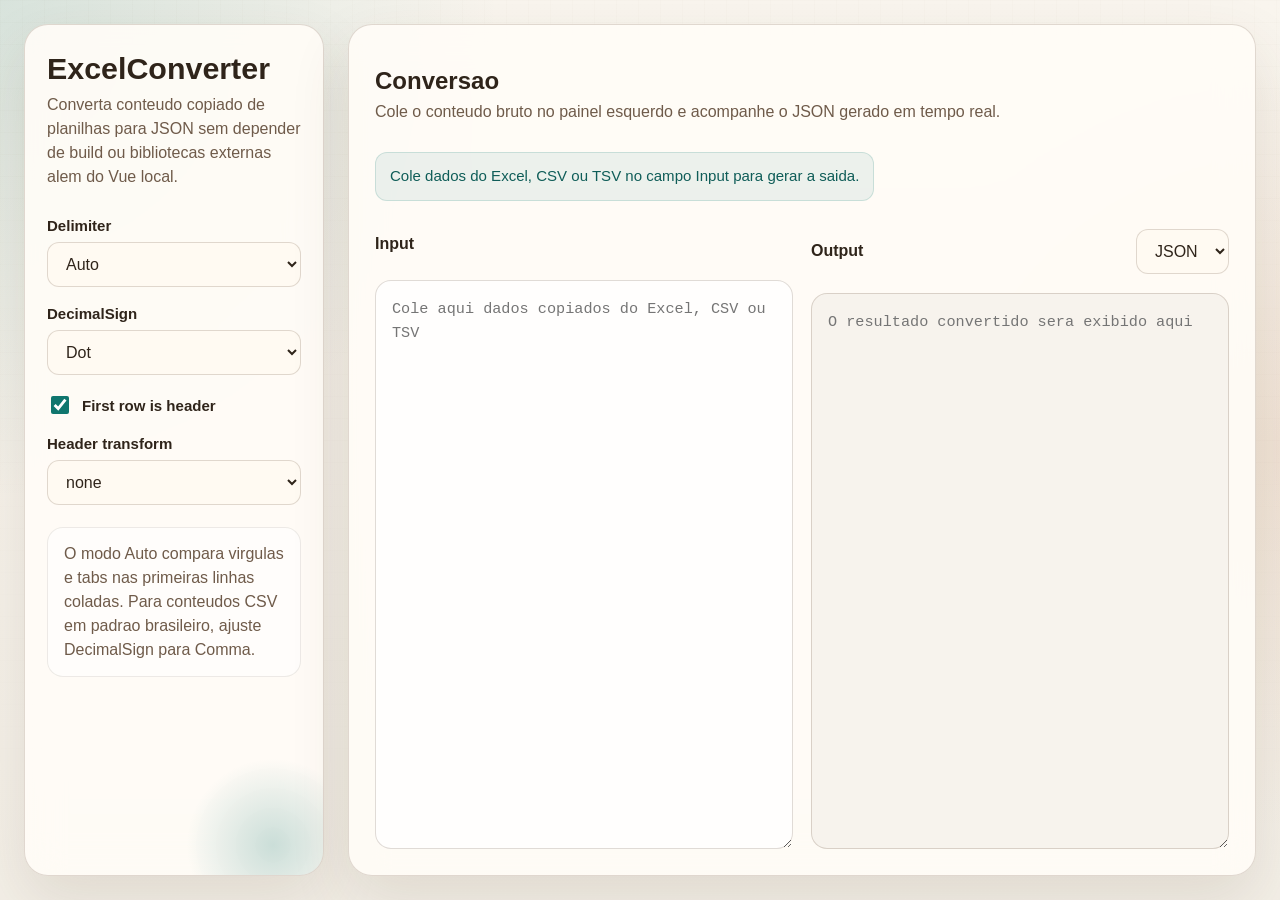
==== index.html @ 5aee16e9 "Tela basica" ====
<!DOCTYPE html>
<html lang="pt-BR">
<head>
    <meta charset="UTF-8">
    <meta name="viewport" content="width=device-width, initial-scale=1.0">
    <title>ExcelConverter</title>
    <style>
        :root {
            --bg: #f3efe7;
            --panel: rgba(255, 252, 247, 0.92);
            --panel-strong: #fffaf2;
            --border: rgba(82, 59, 38, 0.18);
            --border-strong: rgba(82, 59, 38, 0.28);
            --text: #2f241a;
            --muted: #6f5b4a;
            --accent: #0f766e;
            --accent-soft: rgba(15, 118, 110, 0.12);
            --shadow: 0 24px 60px rgba(85, 60, 35, 0.12);
            --radius-lg: 24px;
            --radius-md: 16px;
            --radius-sm: 12px;
            --font-ui: "Segoe UI", "Trebuchet MS", sans-serif;
            --font-mono: "Consolas", "Courier New", monospace;
        }

        * {
            box-sizing: border-box;
        }

        body {
            margin: 0;
            min-height: 100vh;
            font-family: var(--font-ui);
            color: var(--text);
            background:
                radial-gradient(circle at top left, rgba(15, 118, 110, 0.14), transparent 32%),
                radial-gradient(circle at right center, rgba(196, 113, 56, 0.12), transparent 28%),
                linear-gradient(180deg, #f9f5ee 0%, var(--bg) 100%);
        }

        body::before {
            content: "";
            position: fixed;
            inset: 0;
            pointer-events: none;
            background-image: linear-gradient(rgba(82, 59, 38, 0.03) 1px, transparent 1px),
                linear-gradient(90deg, rgba(82, 59, 38, 0.03) 1px, transparent 1px);
            background-size: 22px 22px;
            mask-image: linear-gradient(180deg, rgba(0, 0, 0, 0.4), transparent);
        }

        .app-shell {
            display: grid;
            grid-template-columns: 300px minmax(0, 1fr);
            min-height: 100vh;
            gap: 24px;
            padding: 24px;
        }

        .sidebar,
        .workspace {
            position: relative;
            background: var(--panel);
            border: 1px solid var(--border);
            border-radius: var(--radius-lg);
            box-shadow: var(--shadow);
            backdrop-filter: blur(18px);
        }

        .sidebar {
            padding: 28px 22px;
            overflow: hidden;
        }

        .sidebar::after {
            content: "";
            position: absolute;
            inset: auto -40px -60px auto;
            width: 180px;
            height: 180px;
            border-radius: 50%;
            background: radial-gradient(circle, rgba(15, 118, 110, 0.22), transparent 68%);
        }

        .brand {
            margin-bottom: 28px;
        }

        .brand h1 {
            margin: 0;
            font-size: 1.9rem;
            line-height: 1;
        }

        .brand p {
            margin: 10px 0 0;
            color: var(--muted);
            line-height: 1.5;
        }

        .settings {
            display: grid;
            gap: 18px;
        }

        .field {
            display: grid;
            gap: 8px;
        }

        .field label,
        .toggle {
            font-size: 0.94rem;
            font-weight: 600;
            color: var(--text);
        }

        .field select,
        .field textarea {
            width: 100%;
            border: 1px solid var(--border);
            border-radius: var(--radius-sm);
            padding: 12px 14px;
            font: inherit;
            color: var(--text);
            background: var(--panel-strong);
            transition: border-color 0.2s ease, box-shadow 0.2s ease;
        }

        .field select:focus,
        .field textarea:focus {
            outline: none;
            border-color: var(--accent);
            box-shadow: 0 0 0 4px var(--accent-soft);
        }

        .toggle {
            display: flex;
            align-items: center;
            gap: 10px;
        }

        .toggle input {
            width: 18px;
            height: 18px;
            accent-color: var(--accent);
        }

        .note {
            margin-top: 22px;
            padding: 14px 16px;
            border-radius: var(--radius-md);
            background: rgba(255, 255, 255, 0.58);
            border: 1px solid rgba(82, 59, 38, 0.1);
            color: var(--muted);
            line-height: 1.5;
        }

        .workspace {
            padding: 26px;
            display: grid;
            gap: 20px;
            min-width: 0;
        }

        .workspace-header {
            display: flex;
            align-items: end;
            justify-content: space-between;
            gap: 16px;
            flex-wrap: wrap;
        }

        .workspace-header h2 {
            margin: 0;
            font-size: 1.5rem;
        }

        .workspace-header p {
            margin: 8px 0 0;
            color: var(--muted);
        }

        .panels {
            display: grid;
            grid-template-columns: repeat(2, minmax(0, 1fr));
            gap: 18px;
            min-height: 0;
        }

        .panel {
            display: grid;
            gap: 12px;
            min-width: 0;
        }

        .panel-head {
            display: flex;
            justify-content: space-between;
            align-items: center;
            gap: 12px;
            flex-wrap: wrap;
        }

        .panel-head strong {
            font-size: 1rem;
        }

        textarea {
            min-height: 540px;
            resize: vertical;
            border: 1px solid var(--border);
            border-radius: var(--radius-md);
            padding: 16px;
            font: 0.95rem/1.6 var(--font-mono);
            color: var(--text);
            background: rgba(255, 255, 255, 0.82);
        }

        textarea[readonly] {
            background: rgba(247, 243, 237, 0.95);
        }

        .status {
            padding: 12px 14px;
            border-radius: var(--radius-sm);
            font-size: 0.94rem;
            line-height: 1.5;
            border: 1px solid transparent;
        }

        .status.info {
            background: rgba(15, 118, 110, 0.08);
            border-color: rgba(15, 118, 110, 0.16);
            color: #0f5d58;
        }

        .status.error {
            background: rgba(185, 28, 28, 0.08);
            border-color: rgba(185, 28, 28, 0.16);
            color: #991b1b;
        }

        @media (max-width: 980px) {
            .app-shell {
                grid-template-columns: 1fr;
            }

            .panels {
                grid-template-columns: 1fr;
            }

            textarea {
                min-height: 320px;
            }
        }
    </style>
</head>
<body>
    <div id="app"></div>

    <script src="src/js/vue.js"></script>
    <script src="src/js/app.js"></script>
</body>
</html>
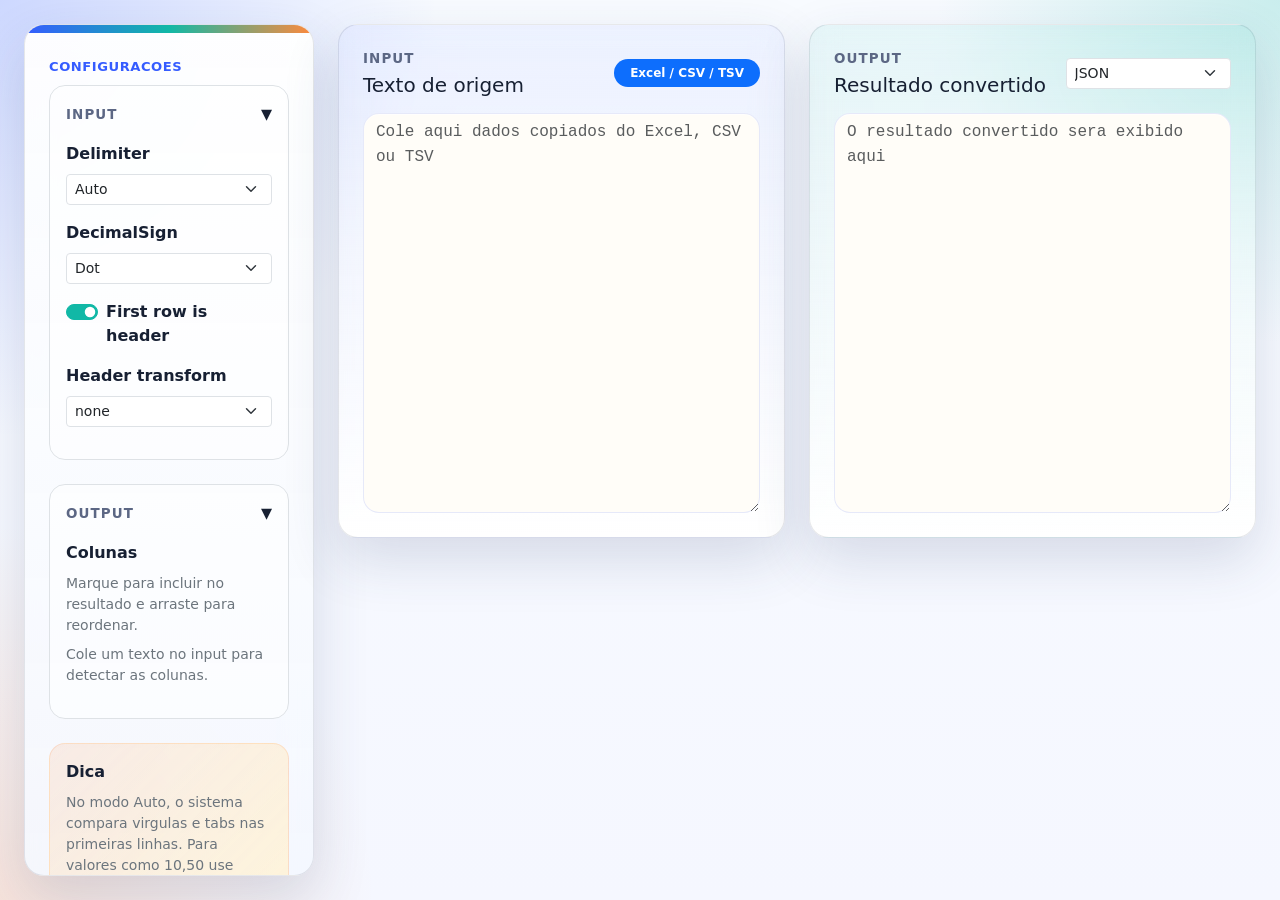
==== commit a149af10: "Reorganização do codigo em arquivos" ====
--- a/index.html
+++ b/index.html
@@ -1,265 +1,31 @@
 <!DOCTYPE html>
 <html lang="pt-BR">
+
 <head>
     <meta charset="UTF-8">
     <meta name="viewport" content="width=device-width, initial-scale=1.0">
     <title>ExcelConverter</title>
-    <style>
-        :root {
-            --bg: #f3efe7;
-            --panel: rgba(255, 252, 247, 0.92);
-            --panel-strong: #fffaf2;
-            --border: rgba(82, 59, 38, 0.18);
-            --border-strong: rgba(82, 59, 38, 0.28);
-            --text: #2f241a;
-            --muted: #6f5b4a;
-            --accent: #0f766e;
-            --accent-soft: rgba(15, 118, 110, 0.12);
-            --shadow: 0 24px 60px rgba(85, 60, 35, 0.12);
-            --radius-lg: 24px;
-            --radius-md: 16px;
-            --radius-sm: 12px;
-            --font-ui: "Segoe UI", "Trebuchet MS", sans-serif;
-            --font-mono: "Consolas", "Courier New", monospace;
-        }
+    <link rel="stylesheet" href="src/css/bootsrtap-v5.3.8.css">
+    <link rel="stylesheet" href="src/css/style.css">
+</head>
 
-        * {
-            box-sizing: border-box;
-        }
-
-        body {
-            margin: 0;
-            min-height: 100vh;
-            font-family: var(--font-ui);
-            color: var(--text);
-            background:
-                radial-gradient(circle at top left, rgba(15, 118, 110, 0.14), transparent 32%),
-                radial-gradient(circle at right center, rgba(196, 113, 56, 0.12), transparent 28%),
-                linear-gradient(180deg, #f9f5ee 0%, var(--bg) 100%);
-        }
-
-        body::before {
-            content: "";
-            position: fixed;
-            inset: 0;
-            pointer-events: none;
-            background-image: linear-gradient(rgba(82, 59, 38, 0.03) 1px, transparent 1px),
-                linear-gradient(90deg, rgba(82, 59, 38, 0.03) 1px, transparent 1px);
-            background-size: 22px 22px;
-            mask-image: linear-gradient(180deg, rgba(0, 0, 0, 0.4), transparent);
-        }
-
-        .app-shell {
-            display: grid;
-            grid-template-columns: 300px minmax(0, 1fr);
-            min-height: 100vh;
-            gap: 24px;
-            padding: 24px;
-        }
-
-        .sidebar,
-        .workspace {
-            position: relative;
-            background: var(--panel);
-            border: 1px solid var(--border);
-            border-radius: var(--radius-lg);
-            box-shadow: var(--shadow);
-            backdrop-filter: blur(18px);
-        }
-
-        .sidebar {
-            padding: 28px 22px;
-            overflow: hidden;
-        }
-
-        .sidebar::after {
-            content: "";
-            position: absolute;
-            inset: auto -40px -60px auto;
-            width: 180px;
-            height: 180px;
-            border-radius: 50%;
-            background: radial-gradient(circle, rgba(15, 118, 110, 0.22), transparent 68%);
-        }
-
-        .brand {
-            margin-bottom: 28px;
-        }
-
-        .brand h1 {
-            margin: 0;
-            font-size: 1.9rem;
-            line-height: 1;
-        }
-
-        .brand p {
-            margin: 10px 0 0;
-            color: var(--muted);
-            line-height: 1.5;
-        }
-
-        .settings {
-            display: grid;
-            gap: 18px;
-        }
-
-        .field {
-            display: grid;
-            gap: 8px;
-        }
-
-        .field label,
-        .toggle {
-            font-size: 0.94rem;
-            font-weight: 600;
-            color: var(--text);
-        }
-
-        .field select,
-        .field textarea {
-            width: 100%;
-            border: 1px solid var(--border);
-            border-radius: var(--radius-sm);
-            padding: 12px 14px;
-            font: inherit;
-            color: var(--text);
-            background: var(--panel-strong);
-            transition: border-color 0.2s ease, box-shadow 0.2s ease;
-        }
-
-        .field select:focus,
-        .field textarea:focus {
-            outline: none;
-            border-color: var(--accent);
-            box-shadow: 0 0 0 4px var(--accent-soft);
-        }
-
-        .toggle {
-            display: flex;
-            align-items: center;
-            gap: 10px;
-        }
-
-        .toggle input {
-            width: 18px;
-            height: 18px;
-            accent-color: var(--accent);
-        }
-
-        .note {
-            margin-top: 22px;
-            padding: 14px 16px;
-            border-radius: var(--radius-md);
-            background: rgba(255, 255, 255, 0.58);
-            border: 1px solid rgba(82, 59, 38, 0.1);
-            color: var(--muted);
-            line-height: 1.5;
-        }
-
-        .workspace {
-            padding: 26px;
-            display: grid;
-            gap: 20px;
-            min-width: 0;
-        }
-
-        .workspace-header {
-            display: flex;
-            align-items: end;
-            justify-content: space-between;
-            gap: 16px;
-            flex-wrap: wrap;
-        }
-
-        .workspace-header h2 {
-            margin: 0;
-            font-size: 1.5rem;
-        }
-
-        .workspace-header p {
-            margin: 8px 0 0;
-            color: var(--muted);
-        }
-
-        .panels {
-            display: grid;
-            grid-template-columns: repeat(2, minmax(0, 1fr));
-            gap: 18px;
-            min-height: 0;
-        }
-
-        .panel {
-            display: grid;
-            gap: 12px;
-            min-width: 0;
-        }
-
-        .panel-head {
-            display: flex;
-            justify-content: space-between;
-            align-items: center;
-            gap: 12px;
-            flex-wrap: wrap;
-        }
-
-        .panel-head strong {
-            font-size: 1rem;
-        }
-
-        textarea {
-            min-height: 540px;
-            resize: vertical;
-            border: 1px solid var(--border);
-            border-radius: var(--radius-md);
-            padding: 16px;
-            font: 0.95rem/1.6 var(--font-mono);
-            color: var(--text);
-            background: rgba(255, 255, 255, 0.82);
-        }
-
-        textarea[readonly] {
-            background: rgba(247, 243, 237, 0.95);
-        }
-
-        .status {
-            padding: 12px 14px;
-            border-radius: var(--radius-sm);
-            font-size: 0.94rem;
-            line-height: 1.5;
-            border: 1px solid transparent;
-        }
-
-        .status.info {
-            background: rgba(15, 118, 110, 0.08);
-            border-color: rgba(15, 118, 110, 0.16);
-            color: #0f5d58;
-        }
-
-        .status.error {
-            background: rgba(185, 28, 28, 0.08);
-            border-color: rgba(185, 28, 28, 0.16);
-            color: #991b1b;
-        }
-
-        @media (max-width: 980px) {
-            .app-shell {
-                grid-template-columns: 1fr;
-            }
-
-            .panels {
-                grid-template-columns: 1fr;
-            }
-
-            textarea {
-                min-height: 320px;
-            }
-        }
-    </style>
-</head>
 <body>
     <div id="app"></div>
 
     <script src="src/js/vue.js"></script>
+    <script src="src/js/bootstrap-v5.3.8.js"></script>
+    <script src="src/js/input.js"></script>
+    <script src="src/js/output-formats/json.js"></script>
+    <script src="src/js/output-formats/json-column-arrays.js"></script>
+    <script src="src/js/output-formats/json-row-arrays.js"></script>
+    <script src="src/js/output-formats/json-dictionary.js"></script>
+    <script src="src/js/output-formats/html-table.js"></script>
+    <script src="src/js/output-formats/sql.js"></script>
+    <script src="src/js/output-formats/php.js"></script>
+    <script src="src/js/output-formats/xml-properties.js"></script>
+    <script src="src/js/output-formats/xml-nodes.js"></script>
+    <script src="src/js/output-formats/avro.js"></script>
     <script src="src/js/app.js"></script>
 </body>
+
 </html>
--- a/src/css/style.css
+++ b/src/css/style.css
@@ -0,0 +1,236 @@
+:root {
+    --ec-bg: #f5f7ff;
+    --ec-ink: #172033;
+    --ec-muted: #5c6784;
+    --ec-border: rgba(23, 32, 51, 0.1);
+    --ec-shadow: 0 22px 55px rgba(44, 62, 108, 0.16);
+    --ec-primary: #355cff;
+    --ec-secondary: #11b8a6;
+    --ec-accent: #ff8a3d;
+    --ec-warm: #fff4d9;
+    --ec-panel: rgba(255, 255, 255, 0.88);
+    --ec-code: #fffdf8;
+}
+
+body {
+    min-height: 100vh;
+    color: var(--ec-ink);
+    background:
+        radial-gradient(circle at top left, rgba(53, 92, 255, 0.22), transparent 28%),
+        radial-gradient(circle at top right, rgba(17, 184, 166, 0.2), transparent 22%),
+        radial-gradient(circle at bottom left, rgba(255, 138, 61, 0.18), transparent 24%),
+        linear-gradient(180deg, #f8fbff 0%, var(--ec-bg) 100%);
+}
+
+textarea {
+    height: 400px;
+}
+
+.app-wrap {
+    position: relative;
+    min-height: 100vh;
+    padding: 1.5rem;
+}
+
+.hero-card,
+.sidebar-card,
+.panel-card {
+    border: 1px solid var(--ec-border);
+    box-shadow: var(--ec-shadow);
+    background: var(--ec-panel);
+    backdrop-filter: blur(14px);
+}
+
+.hero-card {
+    overflow: hidden;
+    border-radius: 1.5rem;
+    background:
+        linear-gradient(135deg, rgba(53, 92, 255, 0.98), rgba(17, 184, 166, 0.92)),
+        linear-gradient(135deg, #355cff, #11b8a6);
+    color: #fff;
+}
+
+.hero-orb {
+    position: absolute;
+    border-radius: 999px;
+    filter: blur(2px);
+    opacity: 0.45;
+}
+
+.hero-orb.one {
+    width: 220px;
+    height: 220px;
+    right: -50px;
+    top: -50px;
+    background: rgba(255, 255, 255, 0.22);
+}
+
+.hero-orb.two {
+    width: 140px;
+    height: 140px;
+    right: 18%;
+    bottom: -40px;
+    background: rgba(255, 201, 71, 0.38);
+}
+
+.sidebar-card,
+.panel-card {
+    border-radius: 1.25rem;
+}
+
+.sidebar-card {
+    overflow: hidden;
+    background:
+        linear-gradient(180deg, rgba(255, 255, 255, 0.94), rgba(244, 248, 255, 0.9));
+    position: sticky;
+    top: 1.5rem;
+    max-height: calc(100vh - 3rem);
+}
+
+.sidebar-scroll {
+    overflow-y: auto;
+    max-height: calc(100vh - 3.5rem);
+}
+
+.sidebar-accent {
+    height: 8px;
+    background: linear-gradient(90deg, var(--ec-primary), var(--ec-secondary), var(--ec-accent));
+}
+
+.sidebar-title {
+    color: var(--ec-primary);
+    letter-spacing: 0.04em;
+    text-transform: uppercase;
+    font-weight: 800;
+    font-size: 0.82rem;
+}
+
+.hint-box {
+    border: 1px solid rgba(255, 138, 61, 0.18);
+    background: linear-gradient(135deg, rgba(255, 138, 61, 0.12), rgba(255, 244, 217, 0.95));
+}
+
+.status-chip {
+    border-radius: 999px;
+    padding: 0.75rem 1rem;
+    font-size: 0.92rem;
+    font-weight: 600;
+}
+
+.status-chip.info {
+    color: #0b4e6c;
+    background: rgba(13, 202, 240, 0.18);
+    border: 1px solid rgba(13, 202, 240, 0.22);
+}
+
+.status-chip.error {
+    color: #842029;
+    background: rgba(220, 53, 69, 0.16);
+    border: 1px solid rgba(220, 53, 69, 0.22);
+}
+
+.editor-label {
+    color: var(--ec-muted);
+    font-size: 0.84rem;
+    font-weight: 700;
+    letter-spacing: 0.08em;
+    text-transform: uppercase;
+}
+
+.config-section-toggle {
+    border: 0;
+    background: transparent;
+    color: inherit;
+    width: 100%;
+    padding: 0;
+    text-align: left;
+}
+
+.config-section-toggle:focus-visible {
+    outline: 0;
+    box-shadow: 0 0 0 0.2rem rgba(53, 92, 255, 0.16);
+    border-radius: 0.75rem;
+}
+
+.config-section-chevron {
+    font-size: 0.9rem;
+    transition: transform 0.2s ease;
+}
+
+.config-section-chevron.is-collapsed {
+    transform: rotate(-90deg);
+}
+
+.column-item {
+    cursor: grab;
+}
+
+.column-grip {
+    user-select: none;
+    font-weight: 700;
+    letter-spacing: 0.08em;
+}
+
+.editor-textarea {
+    min-height: clamp(18rem, 52vh, 36rem);
+    resize: vertical;
+    border-radius: 1rem;
+    border: 1px solid rgba(53, 92, 255, 0.12);
+    box-shadow: inset 0 1px 0 rgba(255, 255, 255, 0.7);
+    font-family: Consolas, "Courier New", monospace;
+    line-height: 1.55;
+    background: var(--ec-code);
+}
+
+.editor-textarea:focus {
+    border-color: rgba(53, 92, 255, 0.45);
+    box-shadow: 0 0 0 0.25rem rgba(53, 92, 255, 0.12);
+}
+
+.output-panel {
+    background:
+        linear-gradient(180deg, rgba(17, 184, 166, 0.08), rgba(255, 255, 255, 0.96));
+}
+
+.input-panel {
+    background:
+        linear-gradient(180deg, rgba(53, 92, 255, 0.06), rgba(255, 255, 255, 0.96));
+}
+
+.form-check-input:checked {
+    background-color: var(--ec-secondary);
+    border-color: var(--ec-secondary);
+}
+
+.form-select:focus,
+.form-control:focus {
+    border-color: rgba(53, 92, 255, 0.4);
+    box-shadow: 0 0 0 0.25rem rgba(53, 92, 255, 0.12);
+}
+
+@media (max-width: 991.98px) {
+    .app-wrap {
+        padding: 1rem;
+    }
+
+    .sidebar-card {
+        position: static;
+        max-height: none;
+    }
+
+    .sidebar-scroll {
+        max-height: none;
+        overflow: visible;
+    }
+
+    .editor-textarea {
+        min-height: 14rem;
+    }
+
+}
+
+@media (max-width: 575.98px) {
+    .editor-textarea {
+        min-height: 12rem;
+    }
+}
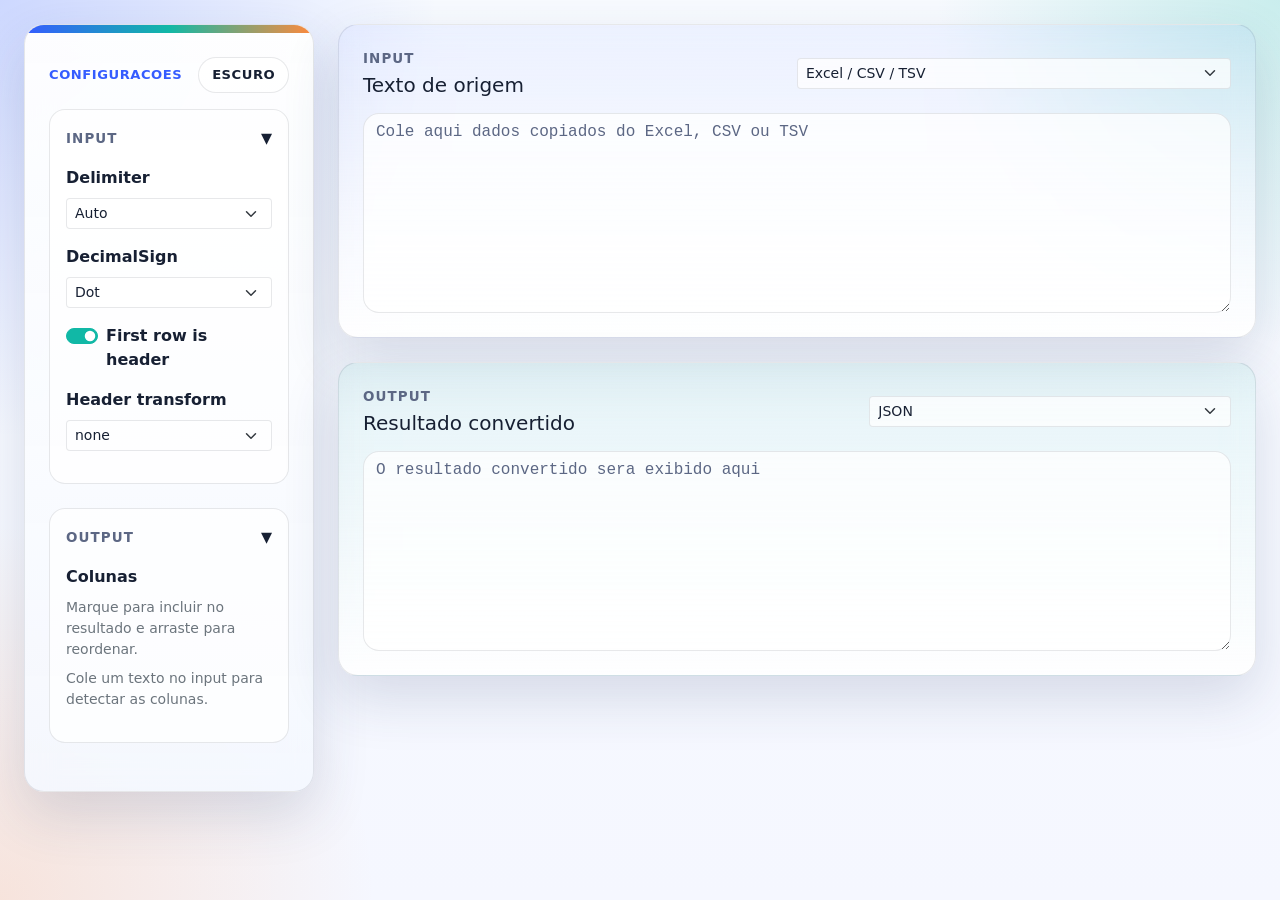
==== commit 56e93dbd: "Estruturação para adicionar outros formatos de imput" ====
--- a/index.html
+++ b/index.html
@@ -15,6 +15,8 @@
     <script src="src/js/vue.js"></script>
     <script src="src/js/bootstrap-v5.3.8.js"></script>
     <script src="src/js/input.js"></script>
+    <script src="src/js/input-formats/input-default.js"></script>
+    <script src="src/js/input-formats/json.js"></script>
     <script src="src/js/output-formats/json.js"></script>
     <script src="src/js/output-formats/json-column-arrays.js"></script>
     <script src="src/js/output-formats/json-row-arrays.js"></script>
--- a/src/css/style.css
+++ b/src/css/style.css
@@ -10,20 +10,51 @@
     --ec-warm: #fff4d9;
     --ec-panel: rgba(255, 255, 255, 0.88);
     --ec-code: #fffdf8;
+    --ec-body-top-left: rgba(53, 92, 255, 0.22);
+    --ec-body-top-right: rgba(17, 184, 166, 0.2);
+    --ec-body-bottom-left: rgba(255, 138, 61, 0.18);
+    --ec-body-start: #f8fbff;
+    --ec-sidebar-bg-top: rgba(255, 255, 255, 0.94);
+    --ec-sidebar-bg-bottom: rgba(244, 248, 255, 0.9);
+    --ec-input-panel-top: rgba(53, 92, 255, 0.06);
+    --ec-output-panel-top: rgba(17, 184, 166, 0.08);
+    --ec-focus-ring: rgba(53, 92, 255, 0.12);
+    --ec-button-bg: rgba(255, 255, 255, 0.72);
+}
+
+:root[data-theme="dark"] {
+    --ec-bg: #0f1729;
+    --ec-ink: #e8eefc;
+    --ec-muted: #9dafd3;
+    --ec-border: rgba(171, 190, 255, 0.14);
+    --ec-shadow: 0 22px 55px rgba(2, 6, 23, 0.4);
+    --ec-panel: rgba(15, 23, 42, 0.82);
+    --ec-code: #111827;
+    --ec-body-top-left: rgba(53, 92, 255, 0.16);
+    --ec-body-top-right: rgba(17, 184, 166, 0.12);
+    --ec-body-bottom-left: rgba(255, 138, 61, 0.1);
+    --ec-body-start: #09111f;
+    --ec-sidebar-bg-top: rgba(15, 23, 42, 0.95);
+    --ec-sidebar-bg-bottom: rgba(19, 32, 58, 0.9);
+    --ec-input-panel-top: rgba(53, 92, 255, 0.12);
+    --ec-output-panel-top: rgba(17, 184, 166, 0.12);
+    --ec-focus-ring: rgba(96, 165, 250, 0.16);
+    --ec-button-bg: rgba(15, 23, 42, 0.8);
 }
 
 body {
     min-height: 100vh;
     color: var(--ec-ink);
     background:
-        radial-gradient(circle at top left, rgba(53, 92, 255, 0.22), transparent 28%),
-        radial-gradient(circle at top right, rgba(17, 184, 166, 0.2), transparent 22%),
-        radial-gradient(circle at bottom left, rgba(255, 138, 61, 0.18), transparent 24%),
-        linear-gradient(180deg, #f8fbff 0%, var(--ec-bg) 100%);
+        radial-gradient(circle at top left, var(--ec-body-top-left), transparent 28%),
+        radial-gradient(circle at top right, var(--ec-body-top-right), transparent 22%),
+        radial-gradient(circle at bottom left, var(--ec-body-bottom-left), transparent 24%),
+        linear-gradient(180deg, var(--ec-body-start) 0%, var(--ec-bg) 100%);
+    transition: background 0.25s ease, color 0.25s ease;
 }
 
 textarea {
-    height: 400px;
+    height: 200px;
 }
 
 .app-wrap {
@@ -81,7 +112,7 @@
 .sidebar-card {
     overflow: hidden;
     background:
-        linear-gradient(180deg, rgba(255, 255, 255, 0.94), rgba(244, 248, 255, 0.9));
+        linear-gradient(180deg, var(--ec-sidebar-bg-top), var(--ec-sidebar-bg-bottom));
     position: sticky;
     top: 1.5rem;
     max-height: calc(100vh - 3rem);
@@ -148,7 +179,7 @@
 
 .config-section-toggle:focus-visible {
     outline: 0;
-    box-shadow: 0 0 0 0.2rem rgba(53, 92, 255, 0.16);
+    box-shadow: 0 0 0 0.2rem var(--ec-focus-ring);
     border-radius: 0.75rem;
 }
 
@@ -176,25 +207,61 @@
     resize: vertical;
     border-radius: 1rem;
     border: 1px solid rgba(53, 92, 255, 0.12);
-    box-shadow: inset 0 1px 0 rgba(255, 255, 255, 0.7);
+    box-shadow: inset 0 1px 0 rgba(255, 255, 255, 0.08);
     font-family: Consolas, "Courier New", monospace;
     line-height: 1.55;
     background: var(--ec-code);
+    color: var(--ec-ink);
 }
 
 .editor-textarea:focus {
     border-color: rgba(53, 92, 255, 0.45);
-    box-shadow: 0 0 0 0.25rem rgba(53, 92, 255, 0.12);
+    box-shadow: 0 0 0 0.25rem var(--ec-focus-ring);
 }
 
 .output-panel {
     background:
-        linear-gradient(180deg, rgba(17, 184, 166, 0.08), rgba(255, 255, 255, 0.96));
+        linear-gradient(180deg, var(--ec-output-panel-top), var(--ec-panel));
 }
 
 .input-panel {
     background:
-        linear-gradient(180deg, rgba(53, 92, 255, 0.06), rgba(255, 255, 255, 0.96));
+        linear-gradient(180deg, var(--ec-input-panel-top), var(--ec-panel));
+}
+
+.theme-toggle {
+    border: 1px solid var(--ec-border);
+    background: var(--ec-button-bg);
+    color: var(--ec-ink);
+    border-radius: 999px;
+    padding: 0.45rem 0.8rem;
+    font-size: 0.82rem;
+    font-weight: 700;
+    letter-spacing: 0.04em;
+    text-transform: uppercase;
+    transition: background 0.2s ease, border-color 0.2s ease, transform 0.2s ease;
+}
+
+.theme-toggle:hover {
+    transform: translateY(-1px);
+}
+
+.theme-toggle:focus-visible {
+    outline: 0;
+    box-shadow: 0 0 0 0.2rem var(--ec-focus-ring);
+}
+
+.form-control,
+.form-select,
+.bg-body,
+.bg-white {
+    background-color: var(--ec-button-bg) !important;
+    color: var(--ec-ink) !important;
+    border-color: var(--ec-border) !important;
+}
+
+.form-control::placeholder {
+    color: var(--ec-muted);
 }
 
 .form-check-input:checked {
@@ -205,7 +272,7 @@
 .form-select:focus,
 .form-control:focus {
     border-color: rgba(53, 92, 255, 0.4);
-    box-shadow: 0 0 0 0.25rem rgba(53, 92, 255, 0.12);
+    box-shadow: 0 0 0 0.25rem var(--ec-focus-ring);
 }
 
 @media (max-width: 991.98px) {
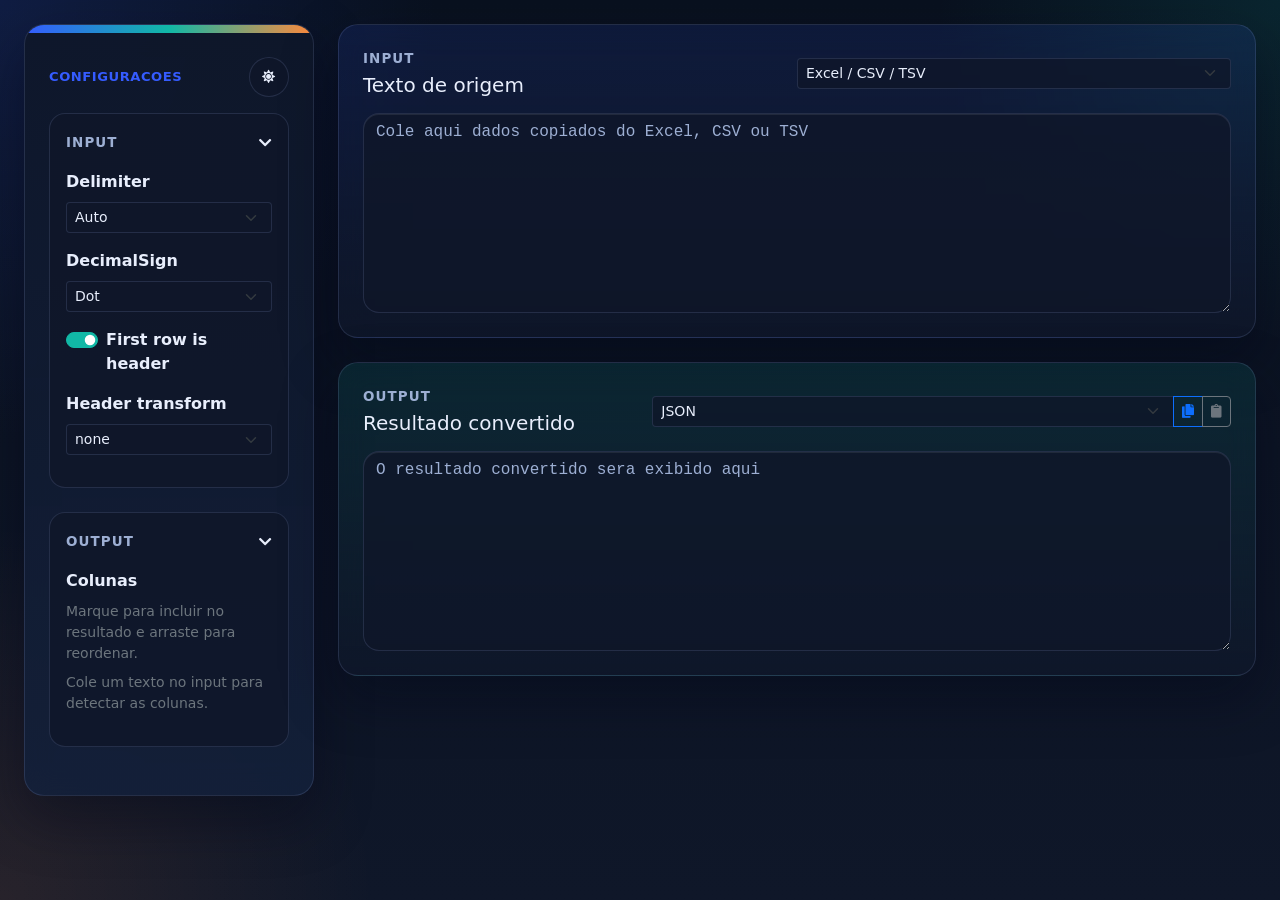
==== commit d734c30a: "Impementado icones" ====
--- a/index.html
+++ b/index.html
@@ -7,6 +7,7 @@
     <title>ExcelConverter</title>
     <link rel="stylesheet" href="src/css/bootsrtap-v5.3.8.css">
     <link rel="stylesheet" href="src/css/style.css">
+    <link href="src/fontawesome5pro/fontawesome-pro-5.8.2.css" rel="stylesheet" />
 </head>
 
 <body>
@@ -30,4 +31,4 @@
     <script src="src/js/app.js"></script>
 </body>
 
-</html>
+</html>
--- a/src/css/style.css
+++ b/src/css/style.css
@@ -234,7 +234,12 @@
     background: var(--ec-button-bg);
     color: var(--ec-ink);
     border-radius: 999px;
-    padding: 0.45rem 0.8rem;
+    width: 2.5rem;
+    height: 2.5rem;
+    display: inline-flex;
+    align-items: center;
+    justify-content: center;
+    padding: 0;
     font-size: 0.82rem;
     font-weight: 700;
     letter-spacing: 0.04em;
@@ -275,6 +280,12 @@
     box-shadow: 0 0 0 0.25rem var(--ec-focus-ring);
 }
 
+.input-group .btn i,
+.theme-toggle i,
+.config-section-chevron {
+    line-height: 1;
+}
+
 @media (max-width: 991.98px) {
     .app-wrap {
         padding: 1rem;
@@ -300,4 +311,4 @@
     .editor-textarea {
         min-height: 12rem;
     }
-}+}
